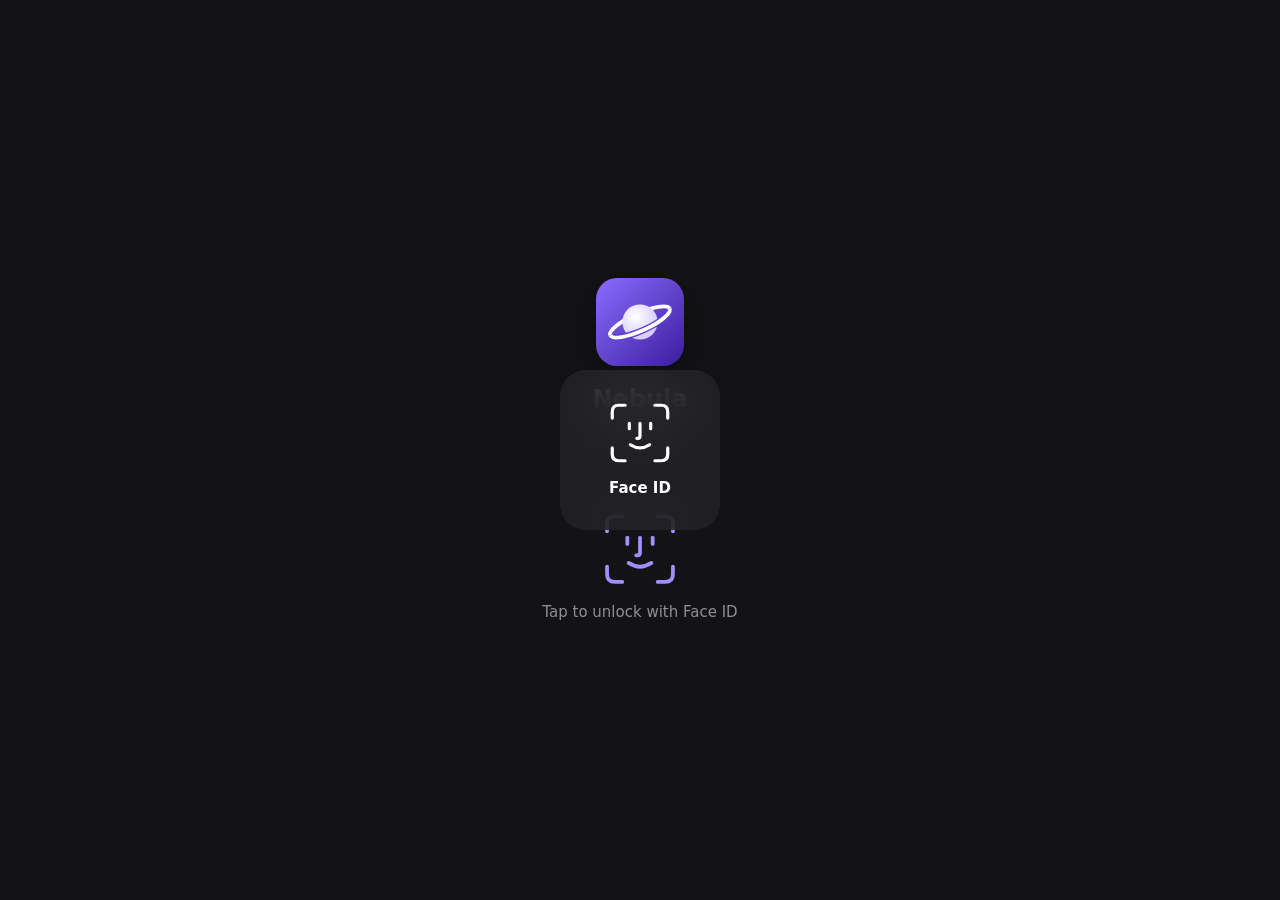
==== nebula/index.html @ 8d61c60d "Add Nebula and Pocket iPhone web apps Nebula is a crypto wallet simulator and Pocket is a card walle" ====
<!doctype html>
<html lang="en">
<head>
<meta charset="utf-8">
<meta name="viewport" content="width=device-width, initial-scale=1, viewport-fit=cover, maximum-scale=1, user-scalable=no">
<meta name="apple-mobile-web-app-capable" content="yes">
<meta name="mobile-web-app-capable" content="yes">
<meta name="apple-mobile-web-app-status-bar-style" content="black-translucent">
<meta name="apple-mobile-web-app-title" content="Nebula">
<meta name="theme-color" content="#131315">
<meta name="format-detection" content="telephone=no">
<title>Nebula</title>
<link rel="manifest" href="manifest.webmanifest">
<link rel="apple-touch-icon" href="icon-180.png">
<link rel="icon" type="image/png" href="icon-192.png">
<link rel="stylesheet" href="../shared/ios.css">
<link rel="stylesheet" href="app.css">
<script type="module" src="app.js"></script>
</head>
<body>
<div id="app"></div>
</body>
</html>
---- shared/ios.css ----
/* Shared iOS-style primitives for the Larp apps. Each app sets the color tokens on :root. */
*,*::before,*::after{box-sizing:border-box;-webkit-tap-highlight-color:transparent}
html{height:100%;background:#000}
body{margin:0;position:fixed;inset:0;overflow:hidden;background:#000;color:var(--fg);font:17px/1.3 -apple-system,BlinkMacSystemFont,"SF Pro Text","Segoe UI",Roboto,Inter,system-ui,sans-serif;-webkit-font-smoothing:antialiased;-webkit-text-size-adjust:100%;-webkit-user-select:none;user-select:none;-webkit-touch-callout:none;touch-action:manipulation;overscroll-behavior:none}
input,textarea{font:inherit;font-size:17px;color:inherit;-webkit-user-select:text;user-select:text}
button{font:inherit;color:inherit;background:none;border:0;padding:0;margin:0;cursor:pointer;text-align:inherit}
button:disabled{cursor:default}
svg{display:block}
h1,h2,h3,p{margin:0}
img{display:block}

#app{position:fixed;inset:0;overflow:hidden;background:var(--bg);transform-origin:50% 0;transition:transform .45s cubic-bezier(.32,.72,0,1),border-radius .45s,filter .45s}
body.has-sheet #app{transform:translateY(calc(env(safe-area-inset-top) + 10px)) scale(.93);border-radius:14px;filter:brightness(.72)}
html.privacy #app,html.privacy .sheet-root{filter:blur(30px)}

.tap{transition:transform .18s ease,opacity .18s ease}
.tap:active{transform:scale(.95);opacity:.72}
.scroll{overflow-y:auto;-webkit-overflow-scrolling:touch;overscroll-behavior:contain}
.hidden{display:none!important}
svg.defs{position:absolute;width:0;height:0;overflow:hidden}
.mono{font-family:ui-monospace,"SF Mono",Menlo,Consolas,monospace;letter-spacing:-.01em}

/* ---------- buttons ---------- */
.btn{display:flex;align-items:center;justify-content:center;gap:8px;width:100%;height:52px;border-radius:14px;background:var(--accent);color:var(--on-accent);font-size:17px;font-weight:600;transition:transform .15s,opacity .2s}
.btn:active{transform:scale(.97)}
.btn:disabled{opacity:.4;transform:none}
.btn.secondary{background:var(--fill);color:var(--fg)}
.btn.danger{background:var(--fill);color:var(--danger)}
.link{color:var(--accent);font-size:17px;padding:8px 0}
.link.b{font-weight:600}
.link.sm{font-size:15px}
.icon-btn{width:40px;height:40px;display:grid;place-items:center;border-radius:50%;color:var(--fg);flex:none}
.icon-btn svg{width:24px;height:24px}

/* ---------- spinner ---------- */
.spinner{width:24px;height:24px;border-radius:50%;background:conic-gradient(from 90deg,transparent 10%,currentColor);-webkit-mask:radial-gradient(farthest-side,transparent calc(100% - 3px),#000 calc(100% - 2.5px));mask:radial-gradient(farthest-side,transparent calc(100% - 3px),#000 calc(100% - 2.5px));animation:spin .75s linear infinite}
.spinner.lg{width:44px;height:44px;-webkit-mask:radial-gradient(farthest-side,transparent calc(100% - 4.5px),#000 calc(100% - 4px));mask:radial-gradient(farthest-side,transparent calc(100% - 4.5px),#000 calc(100% - 4px))}
@keyframes spin{to{transform:rotate(360deg)}}
@keyframes shake{15%,55%{transform:translateX(-12px)}35%,75%{transform:translateX(12px)}}

/* ---------- grouped lists ---------- */
.group{background:var(--group);border-radius:12px;overflow:hidden;margin:0 0 24px}
.group-title{font-size:13px;color:var(--fg2);text-transform:uppercase;letter-spacing:.02em;margin:0 16px 7px}
.group-foot{font-size:13px;color:var(--fg2);margin:-17px 16px 24px;line-height:1.4}
.row{display:flex;align-items:center;gap:12px;min-height:48px;padding:7px 16px;position:relative;width:100%;text-align:left;font-size:17px}
.row+.row::before,.row+label.row::before,label.row+.row::before{content:"";position:absolute;top:0;left:16px;right:0;height:.5px;background:var(--sep)}
button.row:active,.tap-row:active{background:var(--fill)}
.row .label{flex:1;min-width:0;white-space:nowrap;overflow:hidden;text-overflow:ellipsis}
.row .label.dim{color:var(--fg2)}
.row .label.accent{color:var(--accent)}
.row .label.danger,.danger-row{color:var(--danger)}
.danger-row{justify-content:center}
.row .value{color:var(--fg2);display:flex;align-items:center;gap:8px;text-align:right;min-width:0}
.row .value.fg{color:var(--fg)}
.row>svg{width:16px;height:16px;color:var(--fg3);flex:none}
.row input:not([type=checkbox]){flex:1;min-width:0;background:none;border:0;outline:0;text-align:right;color:var(--fg);padding:0}
.row input::placeholder{color:var(--fg3)}
.row input[type=datetime-local]{-webkit-appearance:none;appearance:none;flex:0 0 auto;text-align:right;min-height:30px;display:flex;justify-content:flex-end}
.row input[type=datetime-local]::-webkit-date-and-time-value{text-align:right}
.row-ic{width:30px;height:30px;border-radius:7px;display:grid;place-items:center;color:#fff;flex:none}
.row-ic svg{width:19px;height:19px}

/* ---------- switch ---------- */
.switch{position:relative;display:inline-flex;flex:none}
html:not(.native-switch) .switch input{-webkit-appearance:none;appearance:none;width:51px;height:31px;margin:0;border-radius:16px;background:var(--switch-off);transition:background .25s;cursor:pointer;outline:0}
html:not(.native-switch) .switch input:checked{background:var(--success)}
html:not(.native-switch) .switch i{position:absolute;top:2px;left:2px;width:27px;height:27px;border-radius:50%;background:#fff;box-shadow:0 3px 8px rgba(0,0,0,.15),0 3px 1px rgba(0,0,0,.06);transition:transform .25s cubic-bezier(.3,1.3,.5,1);pointer-events:none}
html:not(.native-switch) .switch input:checked+i{transform:translateX(20px)}
.native-switch .switch i{display:none}
.native-switch .switch input{accent-color:var(--success);margin:0}

/* ---------- segmented control ---------- */
.seg{display:flex;flex:1;background:var(--seg-bg);border-radius:9px;padding:2px;gap:2px}
.seg button{flex:1;height:30px;border-radius:7px;font-size:13px;font-weight:500;text-align:center;transition:background .2s}
.seg button.on{background:var(--seg-on);font-weight:600;box-shadow:0 3px 8px rgba(0,0,0,.12),0 3px 1px rgba(0,0,0,.04)}

/* ---------- sheets ---------- */
.sheet-root{position:fixed;inset:0;z-index:100}
.sheet-backdrop{position:absolute;inset:0;background:rgba(0,0,0,.4);opacity:0;transition:opacity .4s}
.sheet-root.open .sheet-backdrop{opacity:1}
.sheet{position:absolute;left:0;right:0;bottom:0;max-height:calc(100% - env(safe-area-inset-top) - 18px);display:flex;flex-direction:column;background:var(--sheet-bg);border-radius:14px 14px 0 0;transform:translateY(105%);transition:transform .45s cubic-bezier(.32,.72,0,1);box-shadow:0 -10px 40px rgba(0,0,0,.25);max-width:640px;margin:0 auto}
.sheet.full{height:calc(100% - env(safe-area-inset-top) - 18px)}
.sheet-root.open .sheet{transform:translateY(0)}
.sheet-grabber{flex:none;width:36px;height:5px;border-radius:3px;background:var(--fg3);margin:6px auto -11px;position:relative;z-index:3}
.sheet-body{flex:1;overflow-y:auto;-webkit-overflow-scrolling:touch;overscroll-behavior:contain;padding:0 16px calc(16px + env(safe-area-inset-bottom))}
.sheet-head{position:sticky;top:0;z-index:2;display:flex;align-items:center;justify-content:space-between;min-height:56px;margin:0 -16px 8px;padding:6px 16px 0;background:var(--sheet-bg)}
.sheet-head>*{min-width:60px}
.sheet-head>:last-child{text-align:right}
.sheet-head h2{position:absolute;left:50%;transform:translateX(-50%);font-size:17px;font-weight:600;white-space:nowrap;min-width:0;max-width:60%;overflow:hidden;text-overflow:ellipsis;text-align:center}
.sheet.full .sheet-body{display:flex;flex-direction:column}
.sheet.full .sheet-body>*{flex-shrink:0}
.sheet.full .sheet-foot{margin-top:auto}
.sheet-foot{position:sticky;bottom:calc(-16px - env(safe-area-inset-bottom));margin:16px -16px 0;padding:12px 16px calc(12px + env(safe-area-inset-bottom));background:var(--sheet-bg)}
.sheet-foot.two{display:grid;grid-template-columns:1fr 1fr;gap:10px}

/* ---------- action sheet ---------- */
.as-root{position:fixed;inset:0;z-index:700;display:flex;flex-direction:column;justify-content:flex-end}
.as-backdrop{position:absolute;inset:0;background:rgba(0,0,0,.4);opacity:0;transition:opacity .3s}
.as-wrap{position:relative;padding:0 8px calc(8px + env(safe-area-inset-bottom));transform:translateY(110%);transition:transform .35s cubic-bezier(.32,.72,0,1);max-width:560px;width:100%;margin:0 auto}
.as-root.open .as-backdrop{opacity:1}
.as-root.open .as-wrap{transform:none}
.as-group{background:var(--as-bg);-webkit-backdrop-filter:blur(30px) saturate(1.8);backdrop-filter:blur(30px) saturate(1.8);border-radius:14px;overflow:hidden;margin-top:8px}
.as-title{padding:14px 16px;text-align:center;font-size:13px;color:var(--fg2);display:flex;flex-direction:column;gap:3px}
.as-title b{font-weight:600}
.as-btn{display:block;width:100%;height:57px;font-size:20px;color:var(--accent);text-align:center;border-top:.5px solid var(--sep)}
.as-group>.as-btn:first-child{border-top:0}
.as-btn:active{background:var(--fill)}
.as-btn.destructive{color:var(--danger)}
.as-btn.cancel{font-weight:600}

/* ---------- toast ---------- */
.ios-toast{position:fixed;left:50%;top:calc(env(safe-area-inset-top) + 10px);z-index:1200;display:flex;align-items:center;gap:8px;padding:12px 20px;border-radius:24px;background:var(--toast-bg,rgba(40,40,44,.92));color:var(--toast-fg,#fff);-webkit-backdrop-filter:blur(20px);backdrop-filter:blur(20px);font-size:15px;font-weight:600;box-shadow:0 8px 30px rgba(0,0,0,.3);transform:translate(-50%,-150%);transition:transform .4s cubic-bezier(.3,1.3,.5,1);white-space:nowrap}
.ios-toast.in{transform:translate(-50%,0)}
.ios-toast svg{width:18px;height:18px}

/* ---------- pushed pages ---------- */
.page{position:absolute;inset:0;z-index:50;display:flex;flex-direction:column;background:var(--bg);transform:translateX(100%);transition:transform .45s cubic-bezier(.32,.72,0,1);box-shadow:-10px 0 40px rgba(0,0,0,.35)}
.page.in{transform:none}
.nav{flex:none;display:flex;align-items:center;justify-content:space-between;gap:8px;padding:calc(env(safe-area-inset-top) + 4px) 8px 4px}
.nav-title{flex:1;display:flex;align-items:center;justify-content:center;gap:8px;font-size:17px;font-weight:600;min-width:0;white-space:nowrap;overflow:hidden}
.page-body{flex:1;overflow-y:auto;-webkit-overflow-scrolling:touch;overscroll-behavior:contain;padding-bottom:calc(30px + env(safe-area-inset-bottom))}

/* ---------- Face ID HUD ---------- */
.fid{width:64px;height:64px;overflow:visible}
.fid-corners,.fid-face,.fid-check{transform-box:fill-box;transform-origin:center}
.fid-check{stroke-dasharray:42;stroke-dashoffset:42;opacity:0;transition:stroke-dashoffset .4s ease .08s,opacity .1s}
.fid-face{transition:opacity .15s}
.scan .fid-corners{animation:fidpulse .9s ease-in-out infinite}
.scan .fid-face{animation:fidlook 1.2s ease-in-out infinite}
.ok .fid-face{opacity:0}
.ok .fid-check{stroke-dashoffset:0;opacity:1}
.ok .fid-corners{animation:fidok .35s ease}
.fail .fid{animation:shake .5s}
@keyframes fidpulse{50%{transform:scale(.9)}}
@keyframes fidlook{0%,100%{transform:translateX(0)}30%{transform:translateX(-2px)}70%{transform:translateX(2px)}}
@keyframes fidok{50%{transform:scale(1.08)}}
.fid-hud{position:fixed;inset:0;z-index:1000;display:flex;align-items:center;justify-content:center;pointer-events:none}
.fid-box{width:160px;height:160px;border-radius:26px;background:rgba(36,36,40,.78);-webkit-backdrop-filter:blur(26px) saturate(1.6);backdrop-filter:blur(26px) saturate(1.6);color:#fff;display:flex;flex-direction:column;align-items:center;justify-content:center;gap:14px;opacity:0;transform:scale(.8);transition:opacity .2s,transform .3s cubic-bezier(.3,1.4,.5,1)}
.fid-hud.in .fid-box{opacity:1;transform:none}
.fid-hud.quiet .fid-box{opacity:0}
.fid-label{font-size:15px;font-weight:600}
.fid-hero{display:flex;justify-content:center;color:var(--success);padding:6px 0 22px}
.fid-hero .fid{width:70px;height:70px}

/* ---------- lock screen ---------- */
.lock-screen{position:fixed;inset:0;z-index:900;display:flex;flex-direction:column;align-items:center;justify-content:center;gap:10px;background:var(--lock-bg,var(--bg));color:var(--fg);padding:env(safe-area-inset-top) 24px env(safe-area-inset-bottom);transition:opacity .4s,transform .4s cubic-bezier(.32,.72,0,1)}
.lock-screen.out{opacity:0;transform:scale(1.1);pointer-events:none}
.lock-logo{width:88px;height:88px;border-radius:21px;overflow:hidden;box-shadow:0 12px 40px rgba(0,0,0,.35);margin-bottom:8px}
.lock-logo svg{width:100%;height:100%}
.lock-title{font-size:24px;font-weight:700}
.lock-sub{color:var(--fg2);font-size:15px}
.lock-fid{margin-top:56px;width:76px;height:76px;color:var(--accent)}
.lock-fid .fid{width:100%;height:100%}
.lock-hint{color:var(--fg2);font-size:15px;margin-top:6px}
.lock-pass{position:absolute;bottom:calc(36px + env(safe-area-inset-bottom));color:var(--accent);font-size:17px}

/* ---------- passcode ---------- */
.pc-root{position:fixed;inset:0;z-index:1100;display:flex;flex-direction:column;align-items:center;justify-content:center;background:rgba(12,12,14,.86);-webkit-backdrop-filter:blur(30px);backdrop-filter:blur(30px);color:#fff;padding:env(safe-area-inset-top) 0 env(safe-area-inset-bottom);opacity:0;transition:opacity .25s}
.pc-root.open{opacity:1}
.pc-title{font-size:20px;margin-bottom:24px}
.pc-dots{display:flex;gap:24px;margin-bottom:48px}
.pc-dots i{width:13px;height:13px;border-radius:50%;border:1.5px solid #fff;transition:background .1s}
.pc-dots i.on{background:#fff}
.pc-dots.shake{animation:shake .45s}
.pc-grid{display:grid;grid-template-columns:repeat(3,78px);gap:16px 26px}
.pc-key{width:78px;height:78px;border-radius:50%;background:rgba(255,255,255,.16);display:flex;flex-direction:column;align-items:center;justify-content:center;transition:background .35s}
.pc-key:active{background:rgba(255,255,255,.5);transition:none}
.pc-key b{font-size:36px;font-weight:400;line-height:1}
.pc-key small{font-size:10px;letter-spacing:2px;font-weight:600;min-height:12px;margin-top:1px}
.pc-foot{display:flex;justify-content:space-between;width:286px;margin-top:34px;font-size:17px}
---- nebula/app.css ----
:root{
  --bg:#131315;--card:#1f1f23;--card2:#2a2a2f;--group:#242428;--sheet-bg:#19191c;
  --fg:#fff;--fg2:#8e8e98;--fg3:#55555e;--sep:rgba(255,255,255,.08);--fill:rgba(255,255,255,.08);
  --accent:#a08fff;--on-accent:#141218;--green:#2fd18b;--red:#ff5d6c;--success:#34c759;--danger:#ff5d6c;
  --switch-off:#3a3a40;--seg-bg:#2a2a2f;--seg-on:#4a4a52;--as-bg:rgba(44,44,50,.92);
  color-scheme:dark;
}
[data-sign=up]{color:var(--green)}
[data-sign=down]{color:var(--red)}
[data-sign=flat]{color:var(--fg2)}
.pill{padding:2px 8px;border-radius:7px;font-size:15px}
.pill[data-sign=up]{background:rgba(47,209,139,.14)}
.pill[data-sign=down]{background:rgba(255,93,108,.14)}
.pill[data-sign=flat]{background:var(--card2)}

/* ---------- shell ---------- */
.views{position:absolute;inset:0}
.view{position:absolute;inset:0;overflow-y:auto;-webkit-overflow-scrolling:touch;overscroll-behavior:contain;padding-bottom:calc(84px + env(safe-area-inset-bottom))}
.view:not(.active){display:none}
.view[data-view=home]{overscroll-behavior-y:none}
.tabbar{position:absolute;left:0;right:0;bottom:0;z-index:20;display:flex;padding:6px 10px calc(env(safe-area-inset-bottom) + 4px);background:rgba(19,19,21,.82);-webkit-backdrop-filter:blur(22px) saturate(1.8);backdrop-filter:blur(22px) saturate(1.8);border-top:.5px solid var(--sep)}
.tab{flex:1;height:50px;display:grid;place-items:center;color:var(--fg3);transition:color .2s,transform .15s}
.tab:active{transform:scale(.9)}
.tab svg{width:26px;height:26px}
.tab.on{color:var(--accent)}

/* ---------- headers ---------- */
.topbar{display:flex;align-items:center;gap:10px;padding:calc(env(safe-area-inset-top) + 8px) 12px 6px 16px}
.topbar .sp{flex:1}
.avatar{width:34px;height:34px;border-radius:50%;background:var(--card2);display:grid;place-items:center;font-size:18px;overflow:hidden;flex:none}
.avatar img{width:100%;height:100%;object-fit:cover}
.avatar.xl{width:84px;height:84px;font-size:44px}
.acct{display:flex;flex-direction:column;line-height:1.2;text-align:left;min-width:0}
.acct b{font-size:15px;font-weight:600}
.acct small{font-size:12px;color:var(--fg2)}
.title-bar{display:grid;grid-template-columns:44px 1fr 44px;align-items:center;padding:calc(env(safe-area-inset-top) + 6px) 8px 8px}
.title-bar h1{font-size:17px;font-weight:700;text-align:center}

/* ---------- home ---------- */
.ptr{height:0;overflow:hidden;display:flex;align-items:center;justify-content:center;color:var(--fg2);transition:height .3s}
.ptr .spinner{opacity:.35;animation-play-state:paused;transition:opacity .2s}
.ptr.ready .spinner{opacity:1}
.ptr.loading .spinner{opacity:1;animation-play-state:running}
.balance{padding:22px 16px 4px;text-align:center}
.total{font-size:46px;font-weight:700;letter-spacing:-.025em;font-variant-numeric:tabular-nums;line-height:1.1}
.chg{display:flex;justify-content:center;align-items:center;gap:8px;margin-top:8px;font-size:17px;font-weight:500;font-variant-numeric:tabular-nums}
.actions{display:grid;grid-template-columns:repeat(4,1fr);gap:10px;padding:22px 16px 20px}
.action{height:78px;border-radius:16px;background:var(--card);display:flex;flex-direction:column;align-items:center;justify-content:center;gap:8px;font-size:13px;color:var(--fg2)}
.action svg{width:24px;height:24px;color:var(--accent)}
.tokens{display:flex;flex-direction:column;gap:8px;padding:0 16px}
.tok,.ex-row,.act{display:flex;align-items:center;gap:12px;width:100%;padding:12px 14px;border-radius:16px;background:var(--card);text-align:left}
.tok-ic{position:relative;width:42px;height:42px;border-radius:50%;flex:none;display:block}
.tok-ic>svg,.tok-ic>img{width:100%;height:100%;border-radius:50%;object-fit:cover}
.tok-ic.xs{width:22px;height:22px}
.tok-ic.sm{width:36px;height:36px}
.tok-ic.lg{width:48px;height:48px}
.tok-ic.xl{width:64px;height:64px}
.tok-mid{flex:1;min-width:0;display:flex;flex-direction:column;gap:2px}
.tok-mid b{font-size:16px;font-weight:600;white-space:nowrap;overflow:hidden;text-overflow:ellipsis}
.tok-mid small{font-size:14px;color:var(--fg2);white-space:nowrap;overflow:hidden;text-overflow:ellipsis}
.tok-end{display:flex;flex-direction:column;align-items:flex-end;gap:2px;font-variant-numeric:tabular-nums;flex:none}
.tok-end b{font-size:16px;font-weight:600}
.tok-end small{font-size:14px;color:var(--fg2)}
.manage{display:block;margin:16px auto 0;padding:10px 16px;color:var(--accent);font-size:15px;font-weight:600}
.empty{display:flex;flex-direction:column;align-items:center;gap:6px;padding:60px 32px;text-align:center;color:var(--fg2)}
.empty b{color:var(--fg);font-size:17px}

/* ---------- token page ---------- */
.nav .tok-ic.xs{width:24px;height:24px}
.tp-head{padding:8px 16px 4px;text-align:center}
.tp-price{font-size:40px;font-weight:700;letter-spacing:-.02em;font-variant-numeric:tabular-nums}
.tp-chg{display:flex;justify-content:center;align-items:center;gap:8px;margin-top:6px;font-size:16px;font-weight:500;font-variant-numeric:tabular-nums}
.tp-when{margin-top:6px;font-size:13px;color:var(--fg2)}
.chart{position:relative;height:210px;margin:18px 0 6px;touch-action:pan-y;cursor:crosshair}
.chart svg{width:100%;height:100%;overflow:visible}
.chart .cursor,.chart .dot{position:absolute;opacity:0;pointer-events:none;transition:opacity .15s}
.chart .cursor{top:0;bottom:0;left:var(--x);width:1px;background:var(--fg3)}
.chart .dot{left:var(--x);top:var(--y);width:12px;height:12px;margin:-6px 0 0 -6px;border-radius:50%;background:currentColor;box-shadow:0 0 0 4px var(--bg)}
.chart.active .cursor,.chart.active .dot{opacity:1}
.tfs{display:flex;justify-content:space-between;padding:0 16px}
.tfs button{flex:1;height:32px;border-radius:9px;font-size:14px;font-weight:600;color:var(--fg2);text-align:center}
.tfs button.on{background:var(--card2);color:var(--fg)}
.section-title{font-size:17px;font-weight:700;margin:18px 16px 10px}
.card-box{margin:0 16px;background:var(--card);border-radius:16px;padding:4px 16px}
.card-box>div{display:flex;justify-content:space-between;align-items:center;padding:12px 0;font-variant-numeric:tabular-nums}
.card-box>div+div{border-top:.5px solid var(--sep)}
.card-box small,.card-box span{color:var(--fg2);font-size:15px}
.card-box b{font-weight:600}
.about{margin:0 16px;color:var(--fg2);font-size:15px;line-height:1.5}

/* ---------- edit & lists in sheets ---------- */
.edit-icon{display:flex;flex-direction:column;align-items:center;gap:6px;padding:4px 0 18px}
.edit-icon .tok-ic{width:76px;height:76px}
.manage-main{flex:1;display:flex;align-items:center;gap:12px;min-width:0;text-align:left}
.pick-row{gap:12px}
.search{display:flex;align-items:center;gap:8px;height:42px;margin:0 0 14px;padding:0 12px;border-radius:12px;background:var(--card2);color:var(--fg2)}
.view .search{margin:4px 16px 8px}
.search svg{width:18px;height:18px;flex:none}
.search input{flex:1;min-width:0;height:100%;background:none;border:0;outline:0;color:var(--fg)}
.search input::placeholder{color:var(--fg2)}
.round-btn{width:36px;height:36px;border-radius:50%;background:var(--card2);display:grid;place-items:center;color:var(--accent);flex:none}
.round-btn svg{width:18px;height:18px}

/* ---------- review / processing / success ---------- */
.review-hero{display:flex;flex-direction:column;align-items:center;gap:6px;padding:8px 0 24px;text-align:center}
.rv-amt{font-size:30px;font-weight:700;margin-top:8px;font-variant-numeric:tabular-nums}
.rv-usd{color:var(--fg2);font-size:16px}
.rv-swap{display:flex;align-items:center;justify-content:center;gap:10px;width:100%}
.rv-swap>div{flex:1;display:flex;flex-direction:column;align-items:center;gap:6px;min-width:0}
.rv-swap b{font-size:16px;font-weight:700;word-break:break-all}
.rv-swap small{color:var(--fg2);font-size:13px}
.rv-arrow{color:var(--fg2);transform:rotate(-90deg)}
.rv-arrow svg{width:22px;height:22px}
.processing{min-height:340px;display:flex;flex-direction:column;align-items:center;justify-content:center;gap:18px;color:var(--fg2);font-size:17px}
.processing .spinner{color:var(--accent)}
.success{min-height:300px;display:flex;flex-direction:column;align-items:center;justify-content:center;gap:10px;text-align:center;padding:20px 10px 0}
.success h3{font-size:24px;font-weight:700;margin-top:8px}
.success p{color:var(--fg2);font-size:15px;max-width:300px;line-height:1.45;word-break:break-word}
.done-check{width:92px;height:92px;color:var(--green);animation:pop .5s cubic-bezier(.3,1.5,.5,1)}
.done-check svg{width:100%;height:100%}
.ck-ring{stroke-dasharray:151;stroke-dashoffset:151;animation:draw .5s ease forwards}
.ck-mark{stroke-dasharray:36;stroke-dashoffset:36;animation:draw .35s ease .4s forwards}
@keyframes draw{to{stroke-dashoffset:0}}
@keyframes pop{from{transform:scale(.6);opacity:0}}

/* ---------- send / buy ---------- */
.send-ic{display:flex;justify-content:center;padding:6px 0 22px}
.field{display:flex;align-items:center;gap:8px;height:56px;padding:0 8px 0 16px;margin-bottom:10px;border-radius:14px;background:var(--group)}
.field input{flex:1;min-width:0;height:100%;background:none;border:0;outline:0;color:var(--fg)}
.field input::placeholder{color:var(--fg3)}
.field-sym{color:var(--fg2);font-weight:600}
.field-btn{height:32px;padding:0 12px;border-radius:9px;background:var(--card2);color:var(--accent);font-size:14px;font-weight:600}
.send-meta{display:flex;justify-content:space-between;padding:2px 6px;color:var(--fg2);font-size:14px}
.buy-amt{display:flex;align-items:center;justify-content:center;gap:2px;padding:20px 0 4px;font-size:54px;font-weight:700}
.buy-amt span{color:var(--fg2)}
.buy-amt input{width:6ch;background:none;border:0;outline:0;font-size:54px;font-weight:700;color:var(--fg);text-align:left}
.buy-amt input::placeholder{color:var(--fg3)}
.buy-est{text-align:center;color:var(--fg2);font-size:16px;margin-bottom:18px}
.chips{display:flex;gap:8px;overflow-x:auto;padding-bottom:18px;scrollbar-width:none}
.chips::-webkit-scrollbar{display:none}
.chip{flex:none;height:36px;padding:0 16px;border-radius:18px;background:var(--card2);font-size:15px;font-weight:600}

/* ---------- receive ---------- */
.qr-card{background:#fff;color:#111;border-radius:22px;padding:22px 22px 18px;margin:4px 12px 0}
.qr{position:relative}
.qr>svg{width:100%;height:auto}
.qr-logo{position:absolute;left:50%;top:50%;width:20%;height:20%;transform:translate(-50%,-50%);border-radius:22%;overflow:hidden;box-shadow:0 0 0 5px #fff}
.qr-logo svg{width:100%;height:100%}
.qr-addr{margin-top:14px;font-size:15px;word-break:break-all;text-align:center;line-height:1.4}
.qr-note{text-align:center;color:var(--fg2);font-size:14px;margin:16px 20px 0}
.sheet-foot .btn svg{width:20px;height:20px}

/* ---------- scanner ---------- */
.scanner{position:fixed;inset:0;z-index:600;background:#000;opacity:0;transition:opacity .3s}
.scanner.in{opacity:1}
.scanner video{position:absolute;inset:0;width:100%;height:100%;object-fit:cover}
.scan-frame{position:absolute;left:50%;top:44%;width:250px;height:250px;transform:translate(-50%,-50%);box-shadow:0 0 0 100vmax rgba(0,0,0,.5);border-radius:28px}
.scan-frame i{position:absolute;width:44px;height:44px;border:4px solid #fff}
.scan-frame i:nth-child(1){left:0;top:0;border-right:0;border-bottom:0;border-radius:28px 0 0 0}
.scan-frame i:nth-child(2){right:0;top:0;border-left:0;border-bottom:0;border-radius:0 28px 0 0}
.scan-frame i:nth-child(3){left:0;bottom:0;border-right:0;border-top:0;border-radius:0 0 0 28px}
.scan-frame i:nth-child(4){right:0;bottom:0;border-left:0;border-top:0;border-radius:0 0 28px 0}
.scan-text{position:absolute;left:0;right:0;top:calc(44% + 150px);text-align:center;color:#fff;font-size:17px;font-weight:600}
.scan-close{position:absolute;top:calc(env(safe-area-inset-top) + 12px);right:16px;width:40px;height:40px;border-radius:50%;background:rgba(255,255,255,.18);display:grid;place-items:center;color:#fff}
.scan-close svg{width:22px;height:22px}

/* ---------- swap ---------- */
.swap{padding:4px 16px 0}
.swap-box{background:var(--card);border-radius:18px;padding:14px 16px 16px}
.swap-lbl{font-size:14px;color:var(--fg2);font-weight:500}
.swap-row{display:flex;align-items:center;gap:10px;margin:8px 0 6px}
.swap-in{flex:1;min-width:0;background:none;border:0;outline:0;font-size:34px;font-weight:700;color:var(--fg);padding:0;font-variant-numeric:tabular-nums;white-space:nowrap;overflow:hidden;text-overflow:ellipsis}
.swap-in::placeholder,.swap-in.out{color:var(--fg)}
.swap-in::placeholder{color:var(--fg3)}
.tok-pill{display:flex;align-items:center;gap:6px;height:40px;padding:0 10px 0 6px;border-radius:20px;background:var(--card2);font-weight:700;font-size:16px;flex:none}
.tok-pill svg{width:16px;height:16px;color:var(--fg2)}
.tok-pill .tok-ic svg{width:100%;height:100%;color:inherit}
.swap-sub{display:flex;justify-content:space-between;align-items:center;color:var(--fg2);font-size:14px;font-variant-numeric:tabular-nums}
.swap-sub b{color:var(--accent);font-weight:600;margin-left:4px}
.swap-flip{position:relative;z-index:2;display:grid;place-items:center;width:44px;height:44px;margin:-14px auto;border-radius:50%;background:var(--card2);border:4px solid var(--bg);color:var(--accent)}
.swap-flip svg{width:20px;height:20px}
.swap-info{margin:16px 0;padding:4px 16px;border-radius:16px;border:1px solid var(--sep)}
.swap-info>div{display:flex;justify-content:space-between;padding:10px 0;font-size:14px}
.swap-info>div+div{border-top:.5px solid var(--sep)}
.swap-info span{color:var(--fg2)}
.swap-info b{font-weight:500}

/* ---------- activity ---------- */
.act-day{font-size:15px;font-weight:700;margin:16px 16px 8px}
.act-list{display:flex;flex-direction:column;gap:8px;padding:0 16px}
.badge{position:absolute;right:-3px;bottom:-3px;width:20px;height:20px;border-radius:50%;background:var(--card2);border:2px solid var(--card);display:grid;place-items:center;color:var(--accent)}
.badge svg{width:11px;height:11px;stroke-width:3}

/* ---------- collectibles ---------- */
.nft-grid{display:grid;grid-template-columns:1fr 1fr;gap:12px;padding:4px 16px}
.nft{display:flex;flex-direction:column;gap:4px;text-align:left;min-width:0}
.nft img{width:100%;aspect-ratio:1;border-radius:16px;object-fit:cover;background:var(--card);margin-bottom:6px}
.nft b{font-size:15px;font-weight:600;white-space:nowrap;overflow:hidden;text-overflow:ellipsis}
.nft small{font-size:13px;color:var(--fg2);white-space:nowrap;overflow:hidden;text-overflow:ellipsis}
.nft-prev{display:block;width:180px;margin:0 auto 20px}
.nft-prev img{width:100%;aspect-ratio:1;border-radius:18px;object-fit:cover}
.nft-big{width:100%;aspect-ratio:1;object-fit:cover;border-radius:20px;margin-bottom:16px}
.nft-title{font-size:22px;font-weight:700;margin:0 4px 18px}

/* ---------- explore ---------- */
.ex-list{display:flex;flex-direction:column;gap:8px;padding:0 16px}
.view .section-title{margin-top:14px}
.ex-rank{width:18px;text-align:center;color:var(--fg2);font-size:14px;font-weight:600;flex:none}

/* ---------- settings ---------- */
.profile{display:flex;flex-direction:column;align-items:center;gap:6px;padding:6px 0 20px}
.row .row-ic .fid{width:20px;height:20px}
.emoji-grid{display:grid;grid-template-columns:repeat(6,1fr);gap:8px;padding-bottom:12px}
.emoji-grid button{aspect-ratio:1;font-size:32px;border-radius:14px;background:var(--group);display:grid;place-items:center}
.fine{color:var(--fg3);font-size:13px;text-align:center;line-height:1.45;margin:4px 20px 20px}
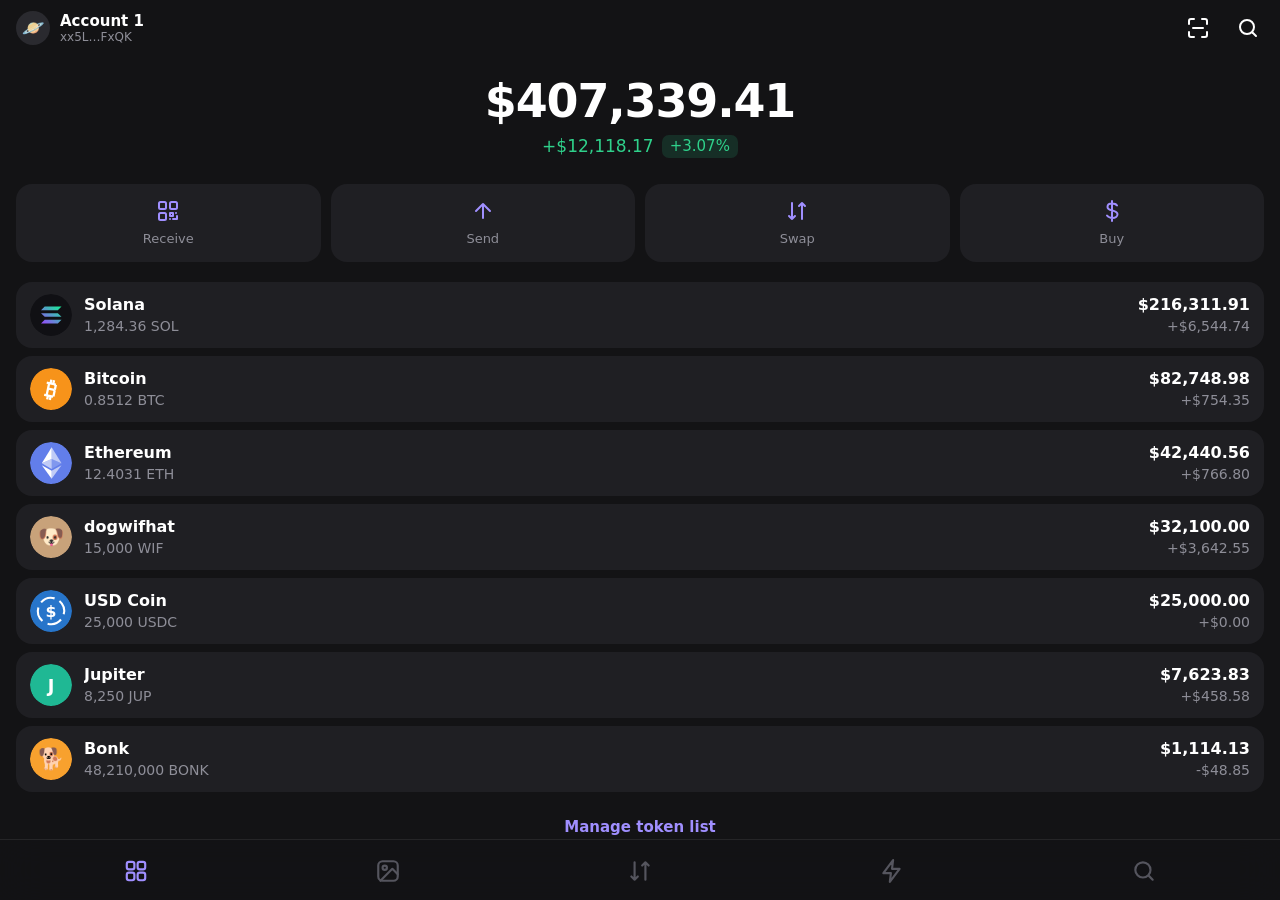
==== commit dc2b9c75: "Rebrand Nebula to Phantom and Pocket to Wallet with new logos" ====
--- a/nebula/index.html
+++ b/nebula/index.html
@@ -6,10 +6,10 @@
 <meta name="apple-mobile-web-app-capable" content="yes">
 <meta name="mobile-web-app-capable" content="yes">
 <meta name="apple-mobile-web-app-status-bar-style" content="black-translucent">
-<meta name="apple-mobile-web-app-title" content="Nebula">
+<meta name="apple-mobile-web-app-title" content="Phantom">
 <meta name="theme-color" content="#131315">
 <meta name="format-detection" content="telephone=no">
-<title>Nebula</title>
+<title>Phantom</title>
 <link rel="manifest" href="manifest.webmanifest">
 <link rel="apple-touch-icon" href="icon-180.png">
 <link rel="icon" type="image/png" href="icon-192.png">
--- a/shared/ios.css
+++ b/shared/ios.css
@@ -120,7 +120,7 @@
 .nav-title{flex:1;display:flex;align-items:center;justify-content:center;gap:8px;font-size:17px;font-weight:600;min-width:0;white-space:nowrap;overflow:hidden}
 .page-body{flex:1;overflow-y:auto;-webkit-overflow-scrolling:touch;overscroll-behavior:contain;padding-bottom:calc(30px + env(safe-area-inset-bottom))}
 
-/* ---------- Face ID HUD ---------- */
+/* ---------- Face ID glyph ---------- */
 .fid{width:64px;height:64px;overflow:visible}
 .fid-corners,.fid-face,.fid-check{transform-box:fill-box;transform-origin:center}
 .fid-check{stroke-dasharray:42;stroke-dashoffset:42;opacity:0;transition:stroke-dashoffset .4s ease .08s,opacity .1s}
@@ -134,11 +134,6 @@
 @keyframes fidpulse{50%{transform:scale(.9)}}
 @keyframes fidlook{0%,100%{transform:translateX(0)}30%{transform:translateX(-2px)}70%{transform:translateX(2px)}}
 @keyframes fidok{50%{transform:scale(1.08)}}
-.fid-hud{position:fixed;inset:0;z-index:1000;display:flex;align-items:center;justify-content:center;pointer-events:none}
-.fid-box{width:160px;height:160px;border-radius:26px;background:rgba(36,36,40,.78);-webkit-backdrop-filter:blur(26px) saturate(1.6);backdrop-filter:blur(26px) saturate(1.6);color:#fff;display:flex;flex-direction:column;align-items:center;justify-content:center;gap:14px;opacity:0;transform:scale(.8);transition:opacity .2s,transform .3s cubic-bezier(.3,1.4,.5,1)}
-.fid-hud.in .fid-box{opacity:1;transform:none}
-.fid-hud.quiet .fid-box{opacity:0}
-.fid-label{font-size:15px;font-weight:600}
 .fid-hero{display:flex;justify-content:center;color:var(--success);padding:6px 0 22px}
 .fid-hero .fid{width:70px;height:70px}
 
@@ -146,7 +141,7 @@
 .lock-screen{position:fixed;inset:0;z-index:900;display:flex;flex-direction:column;align-items:center;justify-content:center;gap:10px;background:var(--lock-bg,var(--bg));color:var(--fg);padding:env(safe-area-inset-top) 24px env(safe-area-inset-bottom);transition:opacity .4s,transform .4s cubic-bezier(.32,.72,0,1)}
 .lock-screen.out{opacity:0;transform:scale(1.1);pointer-events:none}
 .lock-logo{width:88px;height:88px;border-radius:21px;overflow:hidden;box-shadow:0 12px 40px rgba(0,0,0,.35);margin-bottom:8px}
-.lock-logo svg{width:100%;height:100%}
+.lock-logo svg,.lock-logo img{display:block;width:100%;height:100%;object-fit:cover}
 .lock-title{font-size:24px;font-weight:700}
 .lock-sub{color:var(--fg2);font-size:15px}
 .lock-fid{margin-top:56px;width:76px;height:76px;color:var(--accent)}
@@ -154,17 +149,24 @@
 .lock-hint{color:var(--fg2);font-size:15px;margin-top:6px}
 .lock-pass{position:absolute;bottom:calc(36px + env(safe-area-inset-bottom));color:var(--accent);font-size:17px}
 
-/* ---------- passcode ---------- */
-.pc-root{position:fixed;inset:0;z-index:1100;display:flex;flex-direction:column;align-items:center;justify-content:center;background:rgba(12,12,14,.86);-webkit-backdrop-filter:blur(30px);backdrop-filter:blur(30px);color:#fff;padding:env(safe-area-inset-top) 0 env(safe-area-inset-bottom);opacity:0;transition:opacity .25s}
-.pc-root.open{opacity:1}
-.pc-title{font-size:20px;margin-bottom:24px}
-.pc-dots{display:flex;gap:24px;margin-bottom:48px}
-.pc-dots i{width:13px;height:13px;border-radius:50%;border:1.5px solid #fff;transition:background .1s}
-.pc-dots i.on{background:#fff}
-.pc-dots.shake{animation:shake .45s}
-.pc-grid{display:grid;grid-template-columns:repeat(3,78px);gap:16px 26px}
-.pc-key{width:78px;height:78px;border-radius:50%;background:rgba(255,255,255,.16);display:flex;flex-direction:column;align-items:center;justify-content:center;transition:background .35s}
-.pc-key:active{background:rgba(255,255,255,.5);transition:none}
-.pc-key b{font-size:36px;font-weight:400;line-height:1}
-.pc-key small{font-size:10px;letter-spacing:2px;font-weight:600;min-height:12px;margin-top:1px}
-.pc-foot{display:flex;justify-content:space-between;width:286px;margin-top:34px;font-size:17px}
+.fid-hero.off{color:var(--fg3)}
+.lock-fid.ok{color:var(--success)}
+
+/* ---------- alert ---------- */
+.al-root{position:fixed;inset:0;z-index:1100;display:flex;align-items:center;justify-content:center;background:rgba(0,0,0,.4);opacity:0;transition:opacity .2s}
+.al-root.open{opacity:1}
+.al-box{width:270px;border-radius:14px;overflow:hidden;background:var(--as-bg);-webkit-backdrop-filter:blur(30px) saturate(1.8);backdrop-filter:blur(30px) saturate(1.8);transform:scale(1.15);transition:transform .25s cubic-bezier(.3,1.3,.5,1)}
+.al-root.open .al-box{transform:none}
+.al-text{display:flex;flex-direction:column;gap:4px;padding:19px 16px;text-align:center}
+.al-text b{font-size:17px;font-weight:600}
+.al-text span{font-size:13px;line-height:1.35}
+.al-btns{display:grid;grid-template-columns:1fr 1fr;border-top:.5px solid var(--sep)}
+.al-btns.stacked{grid-template-columns:1fr}
+.al-btn{height:44px;font-size:17px;color:var(--accent);text-align:center}
+.al-btn+.al-btn{border-left:.5px solid var(--sep)}
+.al-btns.stacked .al-btn+.al-btn{border-left:0;border-top:.5px solid var(--sep)}
+.al-btn.b{font-weight:600}
+.al-btn:active{background:var(--fill)}
+
+/* Solid strip under the status bar so scrolled content never shows through it. */
+.status-cover{position:fixed;top:0;left:0;right:0;height:env(safe-area-inset-top);background:var(--bg);z-index:45;pointer-events:none}
--- a/nebula/app.css
+++ b/nebula/app.css
@@ -25,6 +25,7 @@
 .tab.on{color:var(--accent)}
 
 /* ---------- headers ---------- */
+.topbar,.title-bar{position:sticky;top:0;z-index:10;background:var(--bg)}
 .topbar{display:flex;align-items:center;gap:10px;padding:calc(env(safe-area-inset-top) + 8px) 12px 6px 16px}
 .topbar .sp{flex:1}
 .avatar{width:34px;height:34px;border-radius:50%;background:var(--card2);display:grid;place-items:center;font-size:18px;overflow:hidden;flex:none}
@@ -145,7 +146,7 @@
 .qr{position:relative}
 .qr>svg{width:100%;height:auto}
 .qr-logo{position:absolute;left:50%;top:50%;width:20%;height:20%;transform:translate(-50%,-50%);border-radius:22%;overflow:hidden;box-shadow:0 0 0 5px #fff}
-.qr-logo svg{width:100%;height:100%}
+.qr-logo svg,.qr-logo img{display:block;width:100%;height:100%;object-fit:cover}
 .qr-addr{margin-top:14px;font-size:15px;word-break:break-all;text-align:center;line-height:1.4}
 .qr-note{text-align:center;color:var(--fg2);font-size:14px;margin:16px 20px 0}
 .sheet-foot .btn svg{width:20px;height:20px}
